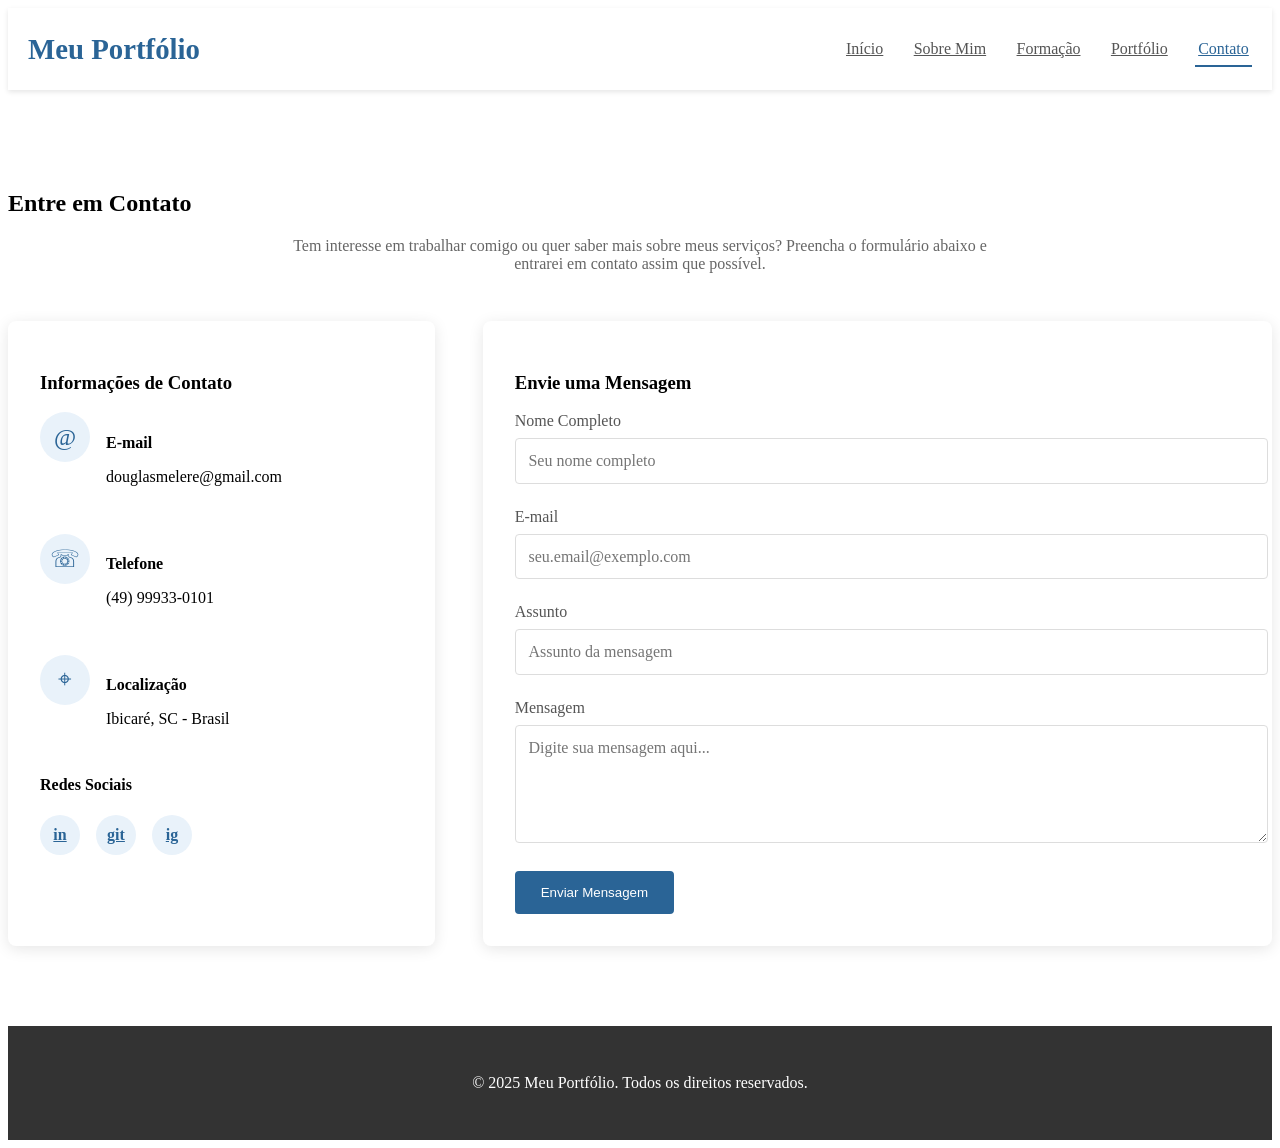
==== contato.html @ 68c569d1 "first commit" ====
<!DOCTYPE html>
<html lang="pt-br">
<head>
    <meta charset="UTF-8">
    <meta name="viewport" content="width=device-width, initial-scale=1.0">
    <title>Contato | Meu Portfólio</title>
    <link rel="stylesheet" href="css/style.css">
    <!-- Importando fonte do Google Fonts -->
    <link href="https://fonts.googleapis.com/css2?family=Roboto:wght@300;400;700&display=swap" rel="stylesheet">
</head>
<body>
    <!-- Cabeçalho da página com menu de navegação -->
    <header>
        <div class="container">
            <h1>Meu Portfólio</h1>
            <nav>
                <ul>
                    <li><a href="index.html">Início</a></li>
                    <li><a href="sobre.html">Sobre Mim</a></li>
                    <li><a href="formacao.html">Formação</a></li>
                    <li><a href="portfolio.html">Portfólio</a></li>
                    <li><a href="contato.html" class="active">Contato</a></li>
                </ul>
            </nav>
        </div>
    </header>

    <!-- Conteúdo principal da página -->
    <main>
        <section class="contato-section">
            <div class="container">
                <h2>Entre em Contato</h2>
                <p class="section-intro">Tem interesse em trabalhar comigo ou quer saber mais sobre meus serviços? Preencha o formulário abaixo e entrarei em contato assim que possível.</p>
                
                <div class="contato-container">
                    <div class="contato-info">
                        <h3>Informações de Contato</h3>
                        <div class="info-item">
                            <div class="info-icon email-icon"></div>
                            <div class="info-text">
                                <h4>E-mail</h4>
                                <p>douglasmelere@gmail.com</p>
                            </div>
                        </div>
                        <div class="info-item">
                            <div class="info-icon phone-icon"></div>
                            <div class="info-text">
                                <h4>Telefone</h4>
                                <p>(49) 99933-0101</p>
                            </div>
                        </div>
                        <div class="info-item">
                            <div class="info-icon location-icon"></div>
                            <div class="info-text">
                                <h4>Localização</h4>
                                <p>Ibicaré, SC - Brasil</p>
                            </div>
                        </div>
                        
                        <div class="social-links">
                            <h4>Redes Sociais</h4>
                            <div class="social-icons">
                                <a href="https://www.linkedin.com/in/douglas-junior-22840b2a4/" class="social-icon linkedin-icon" title="LinkedIn"></a>
                                <a href="https://github.com/douglasmelere" class="social-icon github-icon" title="GitHub"></a>
                                <a href="https://instgram.com/douglasmelere" class="social-icon instagram-icon" title="Instagram"></a>
                            </div>
                        </div>
                    </div>
                    
                    <div class="contato-form">
                        <h3>Envie uma Mensagem</h3>
                        <!-- Formulário de contato (apenas visual, conforme solicitado) -->
                        <form id="contact-form">
                            <div class="form-group">
                                <label for="nome">Nome Completo</label>
                                <input type="text" id="nome" name="nome" placeholder="Seu nome completo" required>
                            </div>
                            
                            <div class="form-group">
                                <label for="email">E-mail</label>
                                <input type="email" id="email" name="email" placeholder="seu.email@exemplo.com" required>
                            </div>
                            
                            <div class="form-group">
                                <label for="assunto">Assunto</label>
                                <input type="text" id="assunto" name="assunto" placeholder="Assunto da mensagem" required>
                            </div>
                            
                            <div class="form-group">
                                <label for="mensagem">Mensagem</label>
                                <textarea id="mensagem" name="mensagem" rows="5" placeholder="Digite sua mensagem aqui..." required></textarea>
                            </div>
                            
                            <button type="submit" class="btn btn-primary">Enviar Mensagem</button>
                        </form>
                    </div>
                </div>
            </div>
        </section>
    </main>

    <!-- Rodapé da página -->
    <footer>
        <div class="container">
            <p>&copy; 2025 Meu Portfólio. Todos os direitos reservados.</p>
        </div>
    </footer>
    <script src="script.js"></script>
</body>
</html>
---- css/style.css ----
/* ===== HEADER E NAVEGAÇÃO ===== */
header {
  background-color: #ffffff;
  box-shadow: 0 2px 5px rgba(0, 0, 0, 0.1);
  position: sticky;
  top: 0;
  z-index: 100;
}

header .container {
  display: flex;
  justify-content: space-between;
  align-items: center;
  padding: 1rem 20px;
}

header h1 {
  font-size: 1.8rem;
  margin: 0;
  color: #2a6496;
}

nav ul {
  display: flex;
  list-style: none;
}

nav ul li {
  margin-left: 1.5rem;
}

nav ul li a {
  color: #555;
  font-weight: 500;
  padding: 0.5rem 0.2rem;
  position: relative;
}

nav ul li a:hover {
  color: #2a6496;
}

nav ul li a::after {
  content: '';
  position: absolute;
  width: 0;
  height: 2px;
  background-color: #2a6496;
  left: 0;
  bottom: -2px;
  transition: width 0.3s ease;
}

nav ul li a:hover::after,
nav ul li a.active::after {
  width: 100%;
}

nav ul li a.active {
  color: #2a6496;
}

/* ===== BOTÕES ===== */
.btn {
  display: inline-block;
  padding: 0.75rem 1.5rem;
  border-radius: 4px;
  font-weight: 500;
  text-align: center;
  cursor: pointer;
  transition: all 0.3s ease;
}

.btn-primary {
  background-color: #2a6496;
  color: #fff;
  border: 2px solid #2a6496;
}

.btn-primary:hover {
  background-color: #1a4c80;
  border-color: #1a4c80;
  color: #fff;
}

.btn-secondary {
  background-color: transparent;
  color: #2a6496;
  border: 2px solid #2a6496;
}

.btn-secondary:hover {
  background-color: #e9f2fa;
}

.btn-small {
  padding: 0.5rem 1rem;
  font-size: 0.9rem;
}

/* ===== SEÇÃO HERO (HOME) ===== */
.hero {
  padding: 5rem 0;
  background-color: #e9f2fa;
}

.hero .container {
  display: flex;
  align-items: center;
  justify-content: space-between;
}

.hero-content {
  width: 50%;
}

.hero-content h2 {
  font-size: 2.5rem;
  margin-bottom: 1rem;
  text-align: left;
}

.hero-content p {
  font-size: 1.2rem;
  margin-bottom: 2rem;
  color: #555;
}

.hero-buttons {
  display: flex;
  gap: 1rem;
}

.hero-image {
  width: 40%;
  display: flex;
  justify-content: center;
}

.profile-placeholder {
  width: 300px;
  height: 300px;
  background-color: #ddd;
  border-radius: 50%;
  position: relative;
  overflow: hidden;
}

.profile-placeholder::after {
  content: '';
  position: absolute;
  top: 25%;
  left: 50%;
  transform: translateX(-50%);
  width: 50%;
  height: 40%;
  background-color: #bbb;
  border-radius: 50%;
}

.profile-placeholder::before {
  content: '';
  position: absolute;
  top: 70%;
  left: 50%;
  transform: translateX(-50%);
  width: 80%;
  height: 40%;
  background-color: #bbb;
  border-radius: 50% 50% 0 0;
}

/* ===== SEÇÃO HABILIDADES ===== */
.highlights {
  padding: 5rem 0;
  background-color: #fff;
}

.skills-container {
  display: flex;
  justify-content: space-between;
  flex-wrap: wrap;
  gap: 2rem;
  margin-top: 2rem;
}

.skill-card {
  flex: 1;
  min-width: 250px;
  background-color: #f8f9fa;
  padding: 2rem;
  border-radius: 8px;
  box-shadow: 0 3px 10px rgba(0, 0, 0, 0.1);
  text-align: center;
  transition: transform 0.3s ease;
}

.skill-card:hover {
  transform: translateY(-10px);
}

.skill-icon {
  width: 80px;
  height: 80px;
  margin: 0 auto 1.5rem;
  background-color: #e9f2fa;
  border-radius: 50%;
  display: flex;
  align-items: center;
  justify-content: center;
  position: relative;
}

/* Ícones de habilidades */
.html-icon::before {
  content: 'HTML5';
  color: #e34f26;
  font-weight: bold;
}

.css-icon::before {
  content: 'CSS3';
  color: #1572b6;
  font-weight: bold;
}

.js-icon::before {
  content: 'JS';
  color: #f7df1e;
  font-weight: bold;
  background-color: #333;
  padding: 0.2rem 0.4rem;
  border-radius: 4px;
}

/* ===== PÁGINA SOBRE MIM ===== */
.sobre-section {
  padding: 5rem 0;
}

.sobre-content {
  display: flex;
  gap: 3rem;
  margin-top: 2rem;
}

.sobre-image {
  flex: 1;
  display: flex;
  justify-content: center;
  align-items: flex-start;
}

.profile-large {
  width: 350px;
  height: 450px;
  background-color: #ddd;
  border-radius: 10px;
  position: relative;
  overflow: hidden;
}

.profile-large::after {
  content: '';
  position: absolute;
  top: 15%;
  left: 50%;
  transform: translateX(-50%);
  width: 40%;
  height: 30%;
  background-color: #bbb;
  border-radius: 50%;
}

.profile-large::before {
  content: '';
  position: absolute;
  top: 50%;
  left: 50%;
  transform: translateX(-50%);
  width: 70%;
  height: 50%;
  background-color: #bbb;
  border-radius: 50% 50% 0 0;
}

.sobre-text {
  flex: 2;
}

.sobre-text ul {
  margin-left: 1.5rem;
  margin-bottom: 2rem;
}

.sobre-text ul li {
  margin-bottom: 0.5rem;
}

/* ===== PÁGINA FORMAÇÃO ===== */
.formacao-section {
  padding: 5rem 0;
}

.education-container,
.courses-container,
.languages-container {
  margin-bottom: 4rem;
}

.education-card,
.course-card {
  display: flex;
  margin-bottom: 2rem;
  background-color: #fff;
  border-radius: 8px;
  box-shadow: 0 3px 10px rgba(0, 0, 0, 0.1);
  overflow: hidden;
}

.education-year,
.course-year {
  background-color: #2a6496;
  color: #fff;
  padding: 1.5rem;
  min-width: 150px;
  display: flex;
  align-items: center;
  justify-content: center;
  font-weight: bold;
}

.education-details,
.course-details {
  padding: 1.5rem;
  flex: 1;
}

.institution {
  color: #666;
  font-style: italic;
  margin-bottom: 0.5rem;
}

.language-cards {
  display: flex;
  flex-wrap: wrap;
  gap: 2rem;
  margin-top: 1.5rem;
}

.language-card {
  background-color: #fff;
  padding: 1.5rem;
  border-radius: 8px;
  box-shadow: 0 3px 10px rgba(0, 0, 0, 0.1);
  width: calc(33.33% - 1.35rem);
  min-width: 250px;
}

.language-level {
  margin-top: 1rem;
}

.level-label {
  display: block;
  margin-bottom: 0.5rem;
  color: #666;
}

.level-bar {
  height: 10px;
  background-color: #e9e9e9;
  border-radius: 5px;
  overflow: hidden;
}

.level-fill {
  height: 100%;
  background-color: #2a6496;
  border-radius: 5px;
}

/* ===== PÁGINA PORTFÓLIO ===== */
.portfolio-section {
  padding: 5rem 0;
}

.section-intro {
  text-align: center;
  max-width: 700px;
  margin: 0 auto 3rem;
  color: #666;
}

.portfolio-filter {
  display: flex;
  justify-content: center;
  flex-wrap: wrap;
  gap: 1rem;
  margin-bottom: 3rem;
}

.filter-btn {
  background: none;
  border: none;
  padding: 0.5rem 1.5rem;
  cursor: pointer;
  font-size: 1rem;
  border-radius: 20px;
  transition: all 0.3s ease;
}

.filter-btn:hover,
.filter-btn.active {
  background-color: #2a6496;
  color: #fff;
}

.portfolio-grid {
  display: grid;
  grid-template-columns: repeat(auto-fill, minmax(350px, 1fr));
  gap: 2rem;
}

.portfolio-item {
  background-color: #fff;
  border-radius: 8px;
  overflow: hidden;
  box-shadow: 0 3px 15px rgba(0, 0, 0, 0.1);
  transition: transform 0.3s ease;
}

.portfolio-item:hover {
  transform: translateY(-10px);
}

.portfolio-image {
  height: 200px;
  overflow: hidden;
}

.project-placeholder {
  width: 100%;
  height: 100%;
  background-color: #e9e9e9;
  display: flex;
  align-items: center;
  justify-content: center;
  color: #999;
  position: relative;
}

.website-placeholder::after {
  content: 'Website';
  position: absolute;
  font-size: 1.5rem;
}

.app-placeholder::after {
  content: 'App';
  position: absolute;
  font-size: 1.5rem;
}

.design-placeholder::after {
  content: 'Design';
  position: absolute;
  font-size: 1.5rem;
}

.portfolio-details {
  padding: 1.5rem;
}

.tech-stack {
  display: flex;
  flex-wrap: wrap;
  gap: 0.5rem;
  margin: 1rem 0;
}

.tech-tag {
  background-color: #e9f2fa;
  color: #2a6496;
  padding: 0.2rem 0.6rem;
  border-radius: 20px;
  font-size: 0.8rem;
}

/* ===== PÁGINA CONTATO ===== */
.contato-section {
  padding: 5rem 0;
}

.contato-container {
  display: flex;
  gap: 3rem;
  margin-top: 3rem;
}

.contato-info {
  flex: 1;
  background-color: #fff;
  padding: 2rem;
  border-radius: 8px;
  box-shadow: 0 3px 15px rgba(0, 0, 0, 0.1);
}

.info-item {
  display: flex;
  align-items: flex-start;
  margin-bottom: 2rem;
}

.info-icon {
  width: 50px;
  height: 50px;
  background-color: #e9f2fa;
  border-radius: 50%;
  margin-right: 1rem;
  display: flex;
  align-items: center;
  justify-content: center;
  flex-shrink: 0;
}

/* Ícones de contato como placeholders */
.email-icon::before {
  content: '@';
  font-size: 1.5rem;
  color: #2a6496;
}

.phone-icon::before {
  content: '☏';
  font-size: 1.5rem;
  color: #2a6496;
}

.location-icon::before {
  content: '⌖';
  font-size: 1.5rem;
  color: #2a6496;
}

.info-text h4 {
  margin-bottom: 0.3rem;
}

.social-links {
  margin-top: 2rem;
}

.social-icons {
  display: flex;
  gap: 1rem;
  margin-top: 0.5rem;
}

.social-icon {
  width: 40px;
  height: 40px;
  border-radius: 50%;
  background-color: #e9f2fa;
  display: flex;
  align-items: center;
  justify-content: center;
  color: #2a6496;
  transition: all 0.3s ease;
}

.social-icon:hover {
  background-color: #2a6496;
  color: #fff;
}

/* Placeholders para ícones sociais */
.linkedin-icon::before {
  content: 'in';
  font-weight: bold;
}

.github-icon::before {
  content: 'git';
  font-weight: bold;
}

.twitter-icon::before {
  content: 'tw';
  font-weight: bold;
}

.instagram-icon::before {
  content: 'ig';
  font-weight: bold;
}

.contato-form {
  flex: 2;
  background-color: #fff;
  padding: 2rem;
  border-radius: 8px;
  box-shadow: 0 3px 15px rgba(0, 0, 0, 0.1);
}

/* Formulário de contato */
.form-group {
  margin-bottom: 1.5rem;
}

.form-group label {
  display: block;
  margin-bottom: 0.5rem;
  color: #555;
}

.form-group input,
.form-group textarea {
  width: 100%;
  padding: 0.8rem;
  border: 1px solid #ddd;
  border-radius: 4px;
  font-family: inherit;
  font-size: 1rem;
  transition: border-color 0.3s ease;
}

.form-group input:focus,
.form-group textarea:focus {
  outline: none;
  border-color: #2a6496;
}

/* ===== FOOTER ===== */
footer {
  background-color: #333;
  color: #fff;
  padding: 2rem 0;
  text-align: center;
}

/* ===== MEDIA QUERIES PARA RESPONSIVIDADE ===== */
@media (max-width: 992px) {
  .hero .container {
      flex-direction: column;
      text-align: center;
  }
  
  .hero-content {
      width: 100%;
      margin-bottom: 3rem;
  }
  
  .hero-content h2 {
      text-align: center;
  }
  
  .hero-buttons {
      justify-content: center;
  }
  
  .hero-image {
      width: 100%;
  }
  
  .skills-container {
      justify-content: center;
  }
  
  .sobre-content {
      flex-direction: column;
  }
  
  .sobre-image {
      margin-bottom: 2rem;
  }
  
  .language-card {
      width: calc(50% - 1rem);
  }
  
  .contato-container {
      flex-direction: column;
  }
}

@media (max-width: 768px) {
  header .container {
      flex-direction: column;
      padding: 1rem 20px;
  }
  
  header h1 {
      margin-bottom: 1rem;
  }
  
  nav ul {
      justify-content: center;
  }
  
  nav ul li {
      margin: 0 0.75rem;
  }
  
  .education-card,
  .course-card {
      flex-direction: column;
  }
  
  .education-year,
  .course-year {
      padding: 1rem;
      text-align: center;
  }
  
  .portfolio-grid {
      grid-template-columns: repeat(auto-fill, minmax(300px, 1fr));
  }
  
  .language-card {
      width: 100%;
  }
}

@media (max-width: 576px) {
  h2 {
      font-size: 1.8rem;
  }
  
  .hero-content h2 {
      font-size: 2rem;
  }
  
  .hero-buttons {
      flex-direction: column;
      gap: 1rem;
  }
  
  .btn {
      width: 100%;
  }
  
  .portfolio-filter {
      flex-direction: column;
      align-items: center;
  }
  
  .filter-btn {
      width: 100%;
      text-align: center;
  }
}
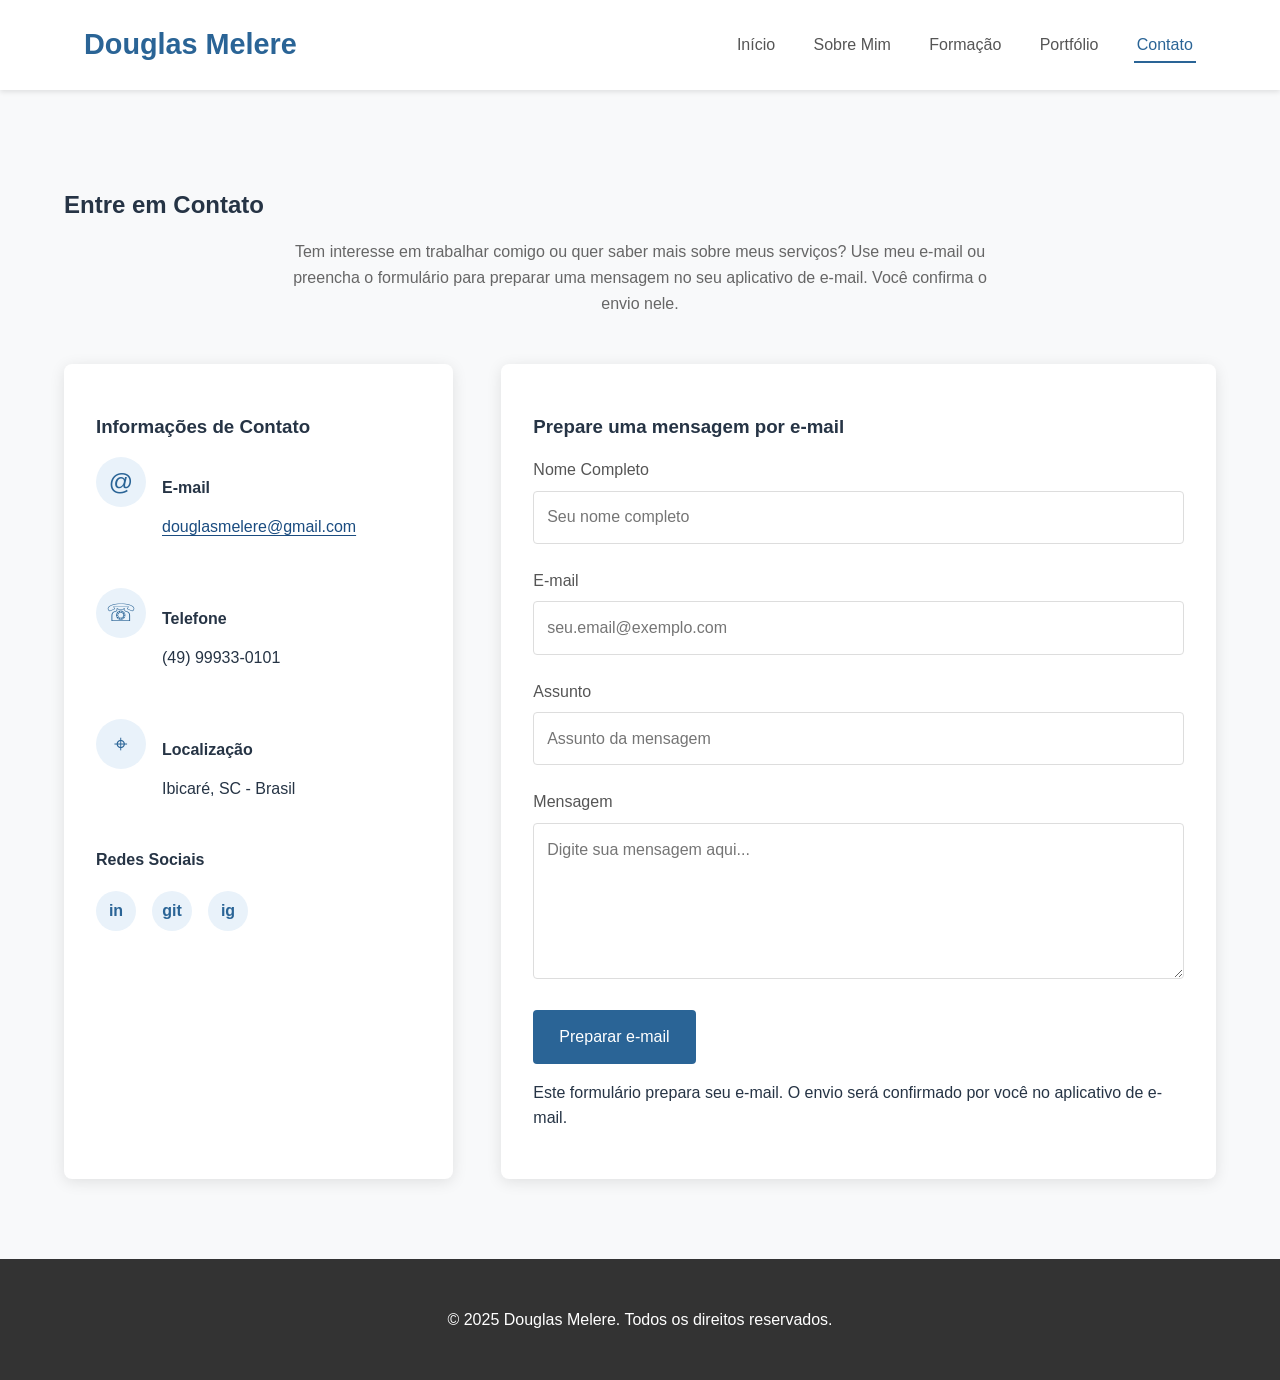
==== commit 01cf864d: "fix: clarify academic portfolio and prepare real email contact" ====
--- a/contato.html
+++ b/contato.html
@@ -3,17 +3,25 @@
 <head>
     <meta charset="UTF-8">
     <meta name="viewport" content="width=device-width, initial-scale=1.0">
-    <title>Contato | Meu Portfólio</title>
+    <title>Contato com Douglas Melere | Portfólio acadêmico</title>
+    <meta name="description" content="Entre em contato com Douglas Melere por e-mail, LinkedIn ou GitHub.">
+    <link rel="canonical" href="https://douglasmelere.github.io/portfolio-uninter/contato.html">
+    <meta property="og:type" content="website">
+    <meta property="og:locale" content="pt_BR">
+    <meta property="og:title" content="Contato com Douglas Melere | Portfólio acadêmico">
+    <meta property="og:description" content="Entre em contato com Douglas Melere por e-mail, LinkedIn ou GitHub.">
+    <meta property="og:url" content="https://douglasmelere.github.io/portfolio-uninter/contato.html">
     <link rel="stylesheet" href="css/style.css">
     <!-- Importando fonte do Google Fonts -->
     <link href="https://fonts.googleapis.com/css2?family=Roboto:wght@300;400;700&display=swap" rel="stylesheet">
 </head>
 <body>
+    <a class="skip-link" href="#conteudo">Pular para o conteúdo</a>
     <!-- Cabeçalho da página com menu de navegação -->
     <header>
         <div class="container">
-            <h1>Meu Portfólio</h1>
-            <nav>
+            <h1>Douglas Melere</h1>
+            <nav aria-label="Navegação principal">
                 <ul>
                     <li><a href="index.html">Início</a></li>
                     <li><a href="sobre.html">Sobre Mim</a></li>
@@ -26,11 +34,11 @@
     </header>
 
     <!-- Conteúdo principal da página -->
-    <main>
+    <main id="conteudo" tabindex="-1">
         <section class="contato-section">
             <div class="container">
                 <h2>Entre em Contato</h2>
-                <p class="section-intro">Tem interesse em trabalhar comigo ou quer saber mais sobre meus serviços? Preencha o formulário abaixo e entrarei em contato assim que possível.</p>
+                <p class="section-intro">Tem interesse em trabalhar comigo ou quer saber mais sobre meus serviços? Use meu e-mail ou preencha o formulário para preparar uma mensagem no seu aplicativo de e-mail. Você confirma o envio nele.</p>
                 
                 <div class="contato-container">
                     <div class="contato-info">
@@ -39,7 +47,7 @@
                             <div class="info-icon email-icon"></div>
                             <div class="info-text">
                                 <h4>E-mail</h4>
-                                <p>douglasmelere@gmail.com</p>
+                                <p><a href="mailto:douglasmelere@gmail.com">douglasmelere@gmail.com</a></p>
                             </div>
                         </div>
                         <div class="info-item">
@@ -60,17 +68,17 @@
                         <div class="social-links">
                             <h4>Redes Sociais</h4>
                             <div class="social-icons">
-                                <a href="https://www.linkedin.com/in/douglas-junior-22840b2a4/" class="social-icon linkedin-icon" title="LinkedIn"></a>
-                                <a href="https://github.com/douglasmelere" class="social-icon github-icon" title="GitHub"></a>
-                                <a href="https://instgram.com/douglasmelere" class="social-icon instagram-icon" title="Instagram"></a>
+                                <a href="https://www.linkedin.com/in/douglas-melere-22840b2a4/" class="social-icon linkedin-icon" title="LinkedIn" aria-label="LinkedIn de Douglas Melere"></a>
+                                <a href="https://github.com/douglasmelere" class="social-icon github-icon" title="GitHub" aria-label="GitHub de Douglas Melere"></a>
+                                <a href="https://instagram.com/douglasmelere" class="social-icon instagram-icon" title="Instagram" aria-label="Instagram de Douglas Melere"></a>
                             </div>
                         </div>
                     </div>
                     
                     <div class="contato-form">
-                        <h3>Envie uma Mensagem</h3>
-                        <!-- Formulário de contato (apenas visual, conforme solicitado) -->
-                        <form id="contact-form">
+                        <h3>Prepare uma mensagem por e-mail</h3>
+                        <!-- O visitante confirma o envio no próprio aplicativo de e-mail. -->
+                        <form id="contact-form" aria-describedby="form-status">
                             <div class="form-group">
                                 <label for="nome">Nome Completo</label>
                                 <input type="text" id="nome" name="nome" placeholder="Seu nome completo" required>
@@ -91,8 +99,9 @@
                                 <textarea id="mensagem" name="mensagem" rows="5" placeholder="Digite sua mensagem aqui..." required></textarea>
                             </div>
                             
-                            <button type="submit" class="btn btn-primary">Enviar Mensagem</button>
+                            <button type="submit" class="btn btn-primary">Preparar e-mail</button>
                         </form>
+                        <p id="form-status" role="status">Este formulário prepara seu e-mail. O envio será confirmado por você no aplicativo de e-mail.</p>
                     </div>
                 </div>
             </div>
@@ -102,7 +111,7 @@
     <!-- Rodapé da página -->
     <footer>
         <div class="container">
-            <p>&copy; 2025 Meu Portfólio. Todos os direitos reservados.</p>
+            <p>&copy; 2025 Douglas Melere. Todos os direitos reservados.</p>
         </div>
     </footer>
     <script src="script.js"></script>
--- a/css/style.css
+++ b/css/style.css
@@ -1,3 +1,21 @@
+/* Base de leitura e dimensões para todas as páginas. */
+*, *::before, *::after { box-sizing: border-box; }
+body { margin: 0; font-family: Roboto, Arial, sans-serif; color: #263445; background: #f8f9fa; line-height: 1.6; }
+h1, h2, h3, h4 { line-height: 1.25; }
+a { color: #1a4c80; text-underline-offset: 0.2em; }
+.container { width: calc(100% - 2rem); max-width: 1152px; margin-inline: auto; }
+img { max-width: 100%; object-fit: cover; }
+button, input, textarea { font: inherit; }
+button { min-height: 44px; }
+nav ul { padding: 0; flex-wrap: wrap; gap: 0.5rem; }
+.btn, nav a, .social-icon { text-decoration: none; }
+footer { padding: 2rem 1rem; text-align: center; background: #e9f2fa; }
+.info-text { min-width: 0; overflow-wrap: anywhere; }
+@media (max-width: 576px) {
+  .contato-info, .contato-form { padding: 1.25rem; min-width: 0; }
+  .skill-card { min-width: 0; flex-basis: 100%; }
+}
+
 /* ===== HEADER E NAVEGAÇÃO ===== */
 header {
   background-color: #ffffff;
@@ -750,4 +768,14 @@
       width: 100%;
       text-align: center;
   }
-}+}
+/* Navegação por teclado e preferência de movimento. */
+.skip-link { position: absolute; left: 1rem; top: 0; transform: translateY(-120%); background: #fff; color: #123b68; padding: 1rem; z-index: 100; }
+.skip-link:focus { transform: translateY(0); }
+:focus-visible { outline: 3px solid #123b68; outline-offset: 4px; }
+#form-status { margin-top: 1rem; }
+@media (prefers-reduced-motion: reduce) {
+  *, *::before, *::after { scroll-behavior: auto !important; transition-duration: 0.01ms !important; animation-duration: 0.01ms !important; }
+}
+
+@media (max-width: 576px) { .portfolio-grid { grid-template-columns: minmax(0, 1fr); } }
